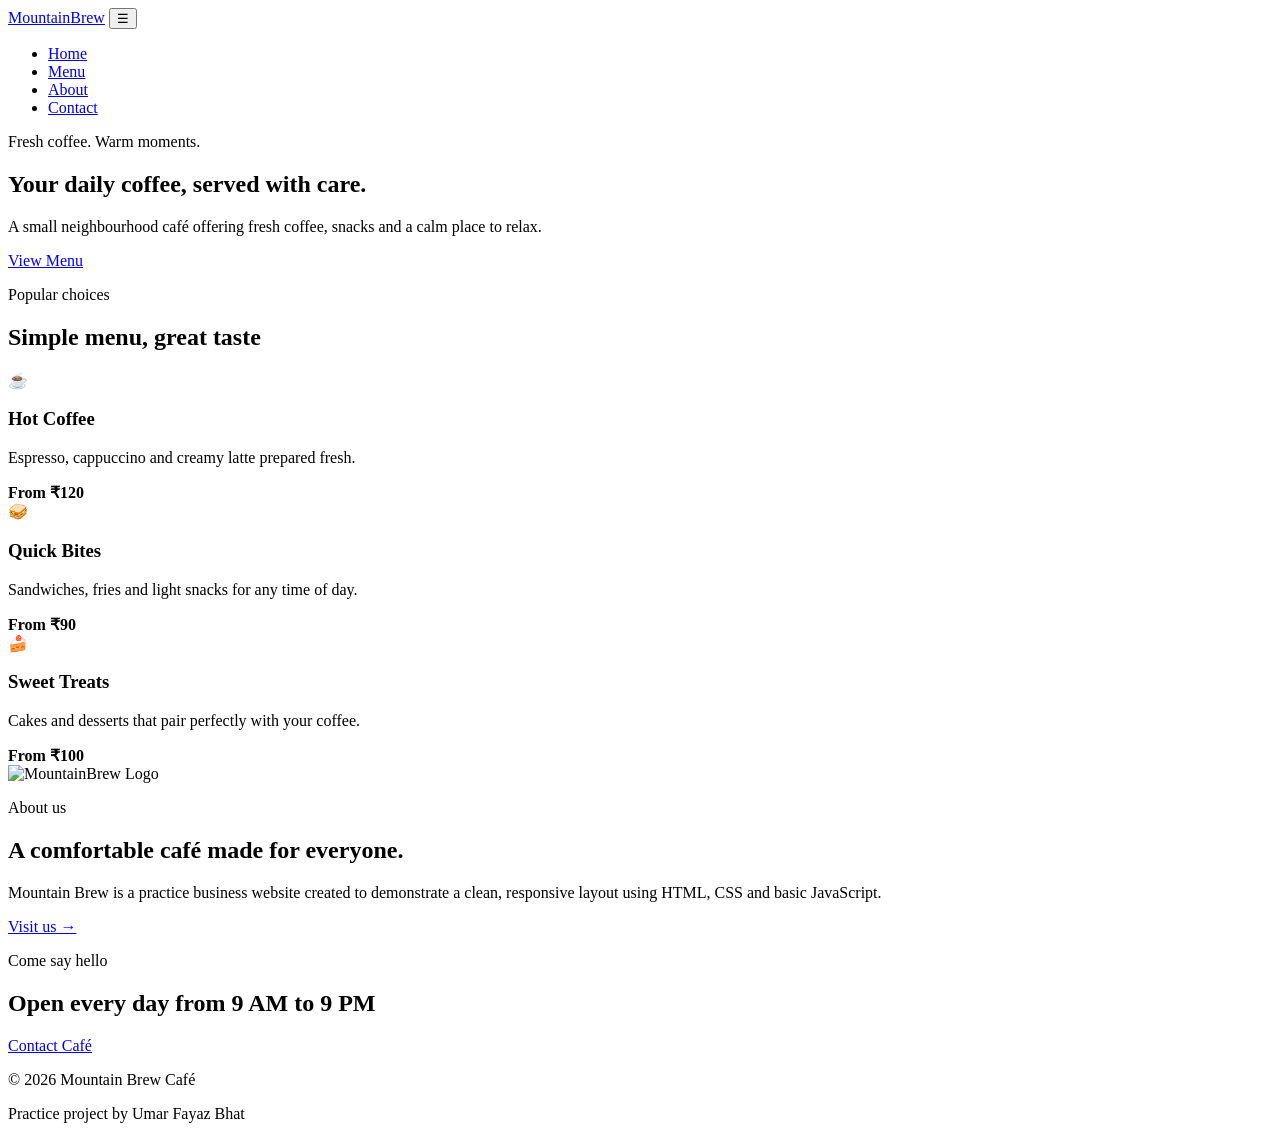
==== Cafe.html @ e123c555 "Add files via upload" ====
<!DOCTYPE html>
<html lang="en">
<head>
  <meta charset="UTF-8">
  <meta name="viewport" content="width=device-width, initial-scale=1.0">
  <title>Mountain Brew Café</title>
  <link rel="stylesheet" href="cafe.css">
</head>
<body>
  <header>
    <nav class="container">
      <a href="#" class="logo">Mountain<span>Brew</span></a>

      <button class="menu-btn" id="menuBtn" aria-label="Open menu">☰</button>

      <ul class="nav-links" id="navLinks">
        <li><a href="#home">Home</a></li>
        <li><a href="#menu">Menu</a></li>
        <li><a href="#about">About</a></li>
        <li><a href="#contact">Contact</a></li>
      </ul>
    </nav>
  </header>

  <main>
    <section class="hero" id="home">
      <div class="container hero-content">
        <p class="eyebrow">Fresh coffee. Warm moments.</p>
        <h1>Your daily coffee, served with care.</h1>
        <p class="hero-text">
          A small neighbourhood café offering fresh coffee, snacks and a calm place to relax.
        </p>
        <a href="#menu" class="btn">View Menu</a>
      </div>
    </section>

    <section id="menu" class="section">
      <div class="container">
        <div class="section-heading">
          <p>Popular choices</p>
          <h2>Simple menu, great taste</h2>
        </div>

        <div class="cards">
          <article class="card">
            <div class="icon">☕</div>
            <h3>Hot Coffee</h3>
            <p>Espresso, cappuccino and creamy latte prepared fresh.</p>
            <strong>From ₹120</strong>
          </article>

          <article class="card">
            <div class="icon">🥪</div>
            <h3>Quick Bites</h3>
            <p>Sandwiches, fries and light snacks for any time of day.</p>
            <strong>From ₹90</strong>
          </article>

          <article class="card">
            <div class="icon">🍰</div>
            <h3>Sweet Treats</h3>
            <p>Cakes and desserts that pair perfectly with your coffee.</p>
            <strong>From ₹100</strong>
          </article>
        </div>
      </div>
    </section>

    <section id="about" class="about section">
      <div class="container about-grid">
        <div class="about-visual">
          <span><img src="D:\PORTFOLIO\IMAGES\Coffee Shop.png" alt="MountainBrew Logo"></span>
        </div>

        <div>
          <p class="eyebrow">About us</p>
          <h2>A comfortable café made for everyone.</h2>
          <p>
            Mountain Brew is a practice business website created to demonstrate a clean,
            responsive layout using HTML, CSS and basic JavaScript.
          </p>
          <a href="#contact" class="text-link">Visit us →</a>
        </div>
      </div>
    </section>

    <section id="contact" class="contact section">
      <div class="container contact-box">
        <div>
          <p class="eyebrow">Come say hello</p>
          <h2>Open every day from 9 AM to 9 PM</h2>
        </div>
        <a href="mailto:hello@example.com" class="btn light-btn">Contact Café</a>
      </div>
    </section>
  </main>

  <footer>
    <div class="container footer-content">
      <p>© <span id="year"></span> Mountain Brew Café</p>
      <p>Practice project by Umar Fayaz Bhat</p>
    </div>
  </footer>

  <script src="cafe.js"></script>
</body>
</html>
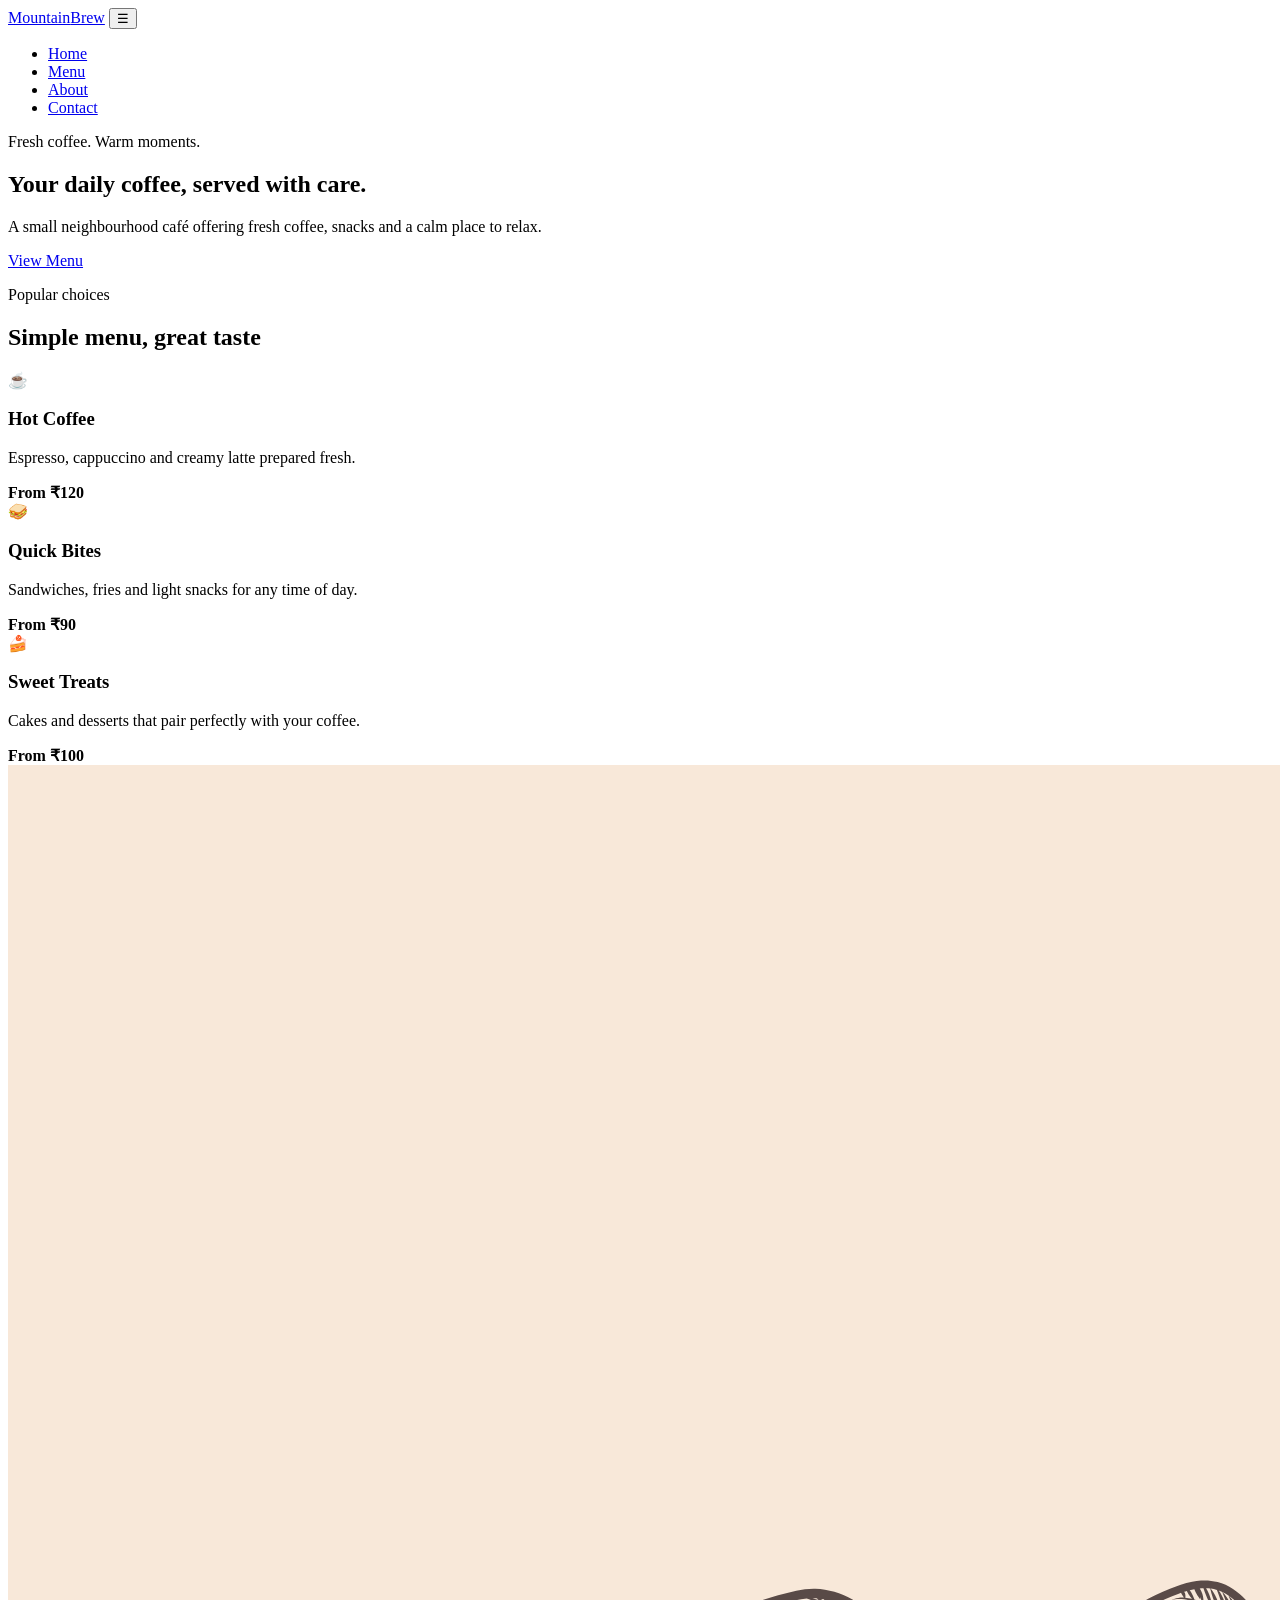
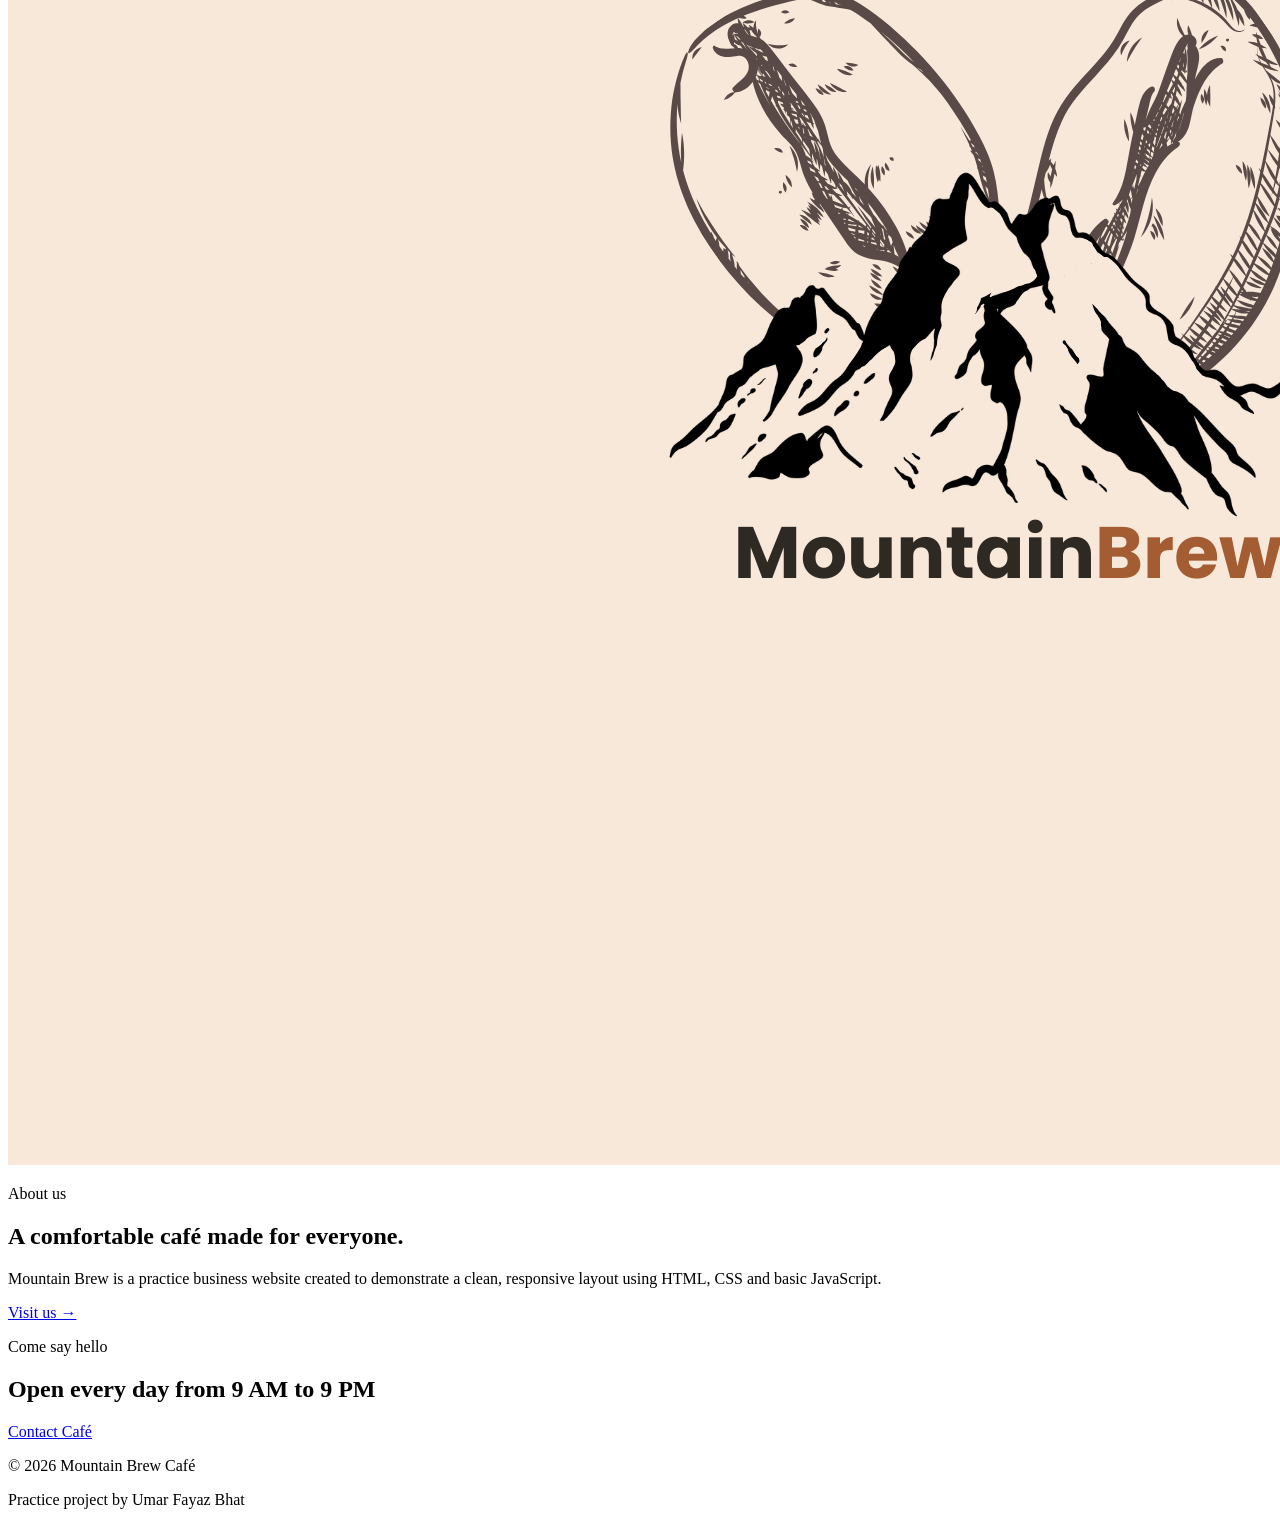
==== commit 17144f8b: "Update Cafe.html" ====
--- a/Cafe.html
+++ b/Cafe.html
@@ -69,7 +69,7 @@
     <section id="about" class="about section">
       <div class="container about-grid">
         <div class="about-visual">
-          <span><img src="D:\PORTFOLIO\IMAGES\Coffee Shop.png" alt="MountainBrew Logo"></span>
+          <span><img src="Coffee Shop.png" alt="MountainBrew Logo"></span>
         </div>
 
         <div>
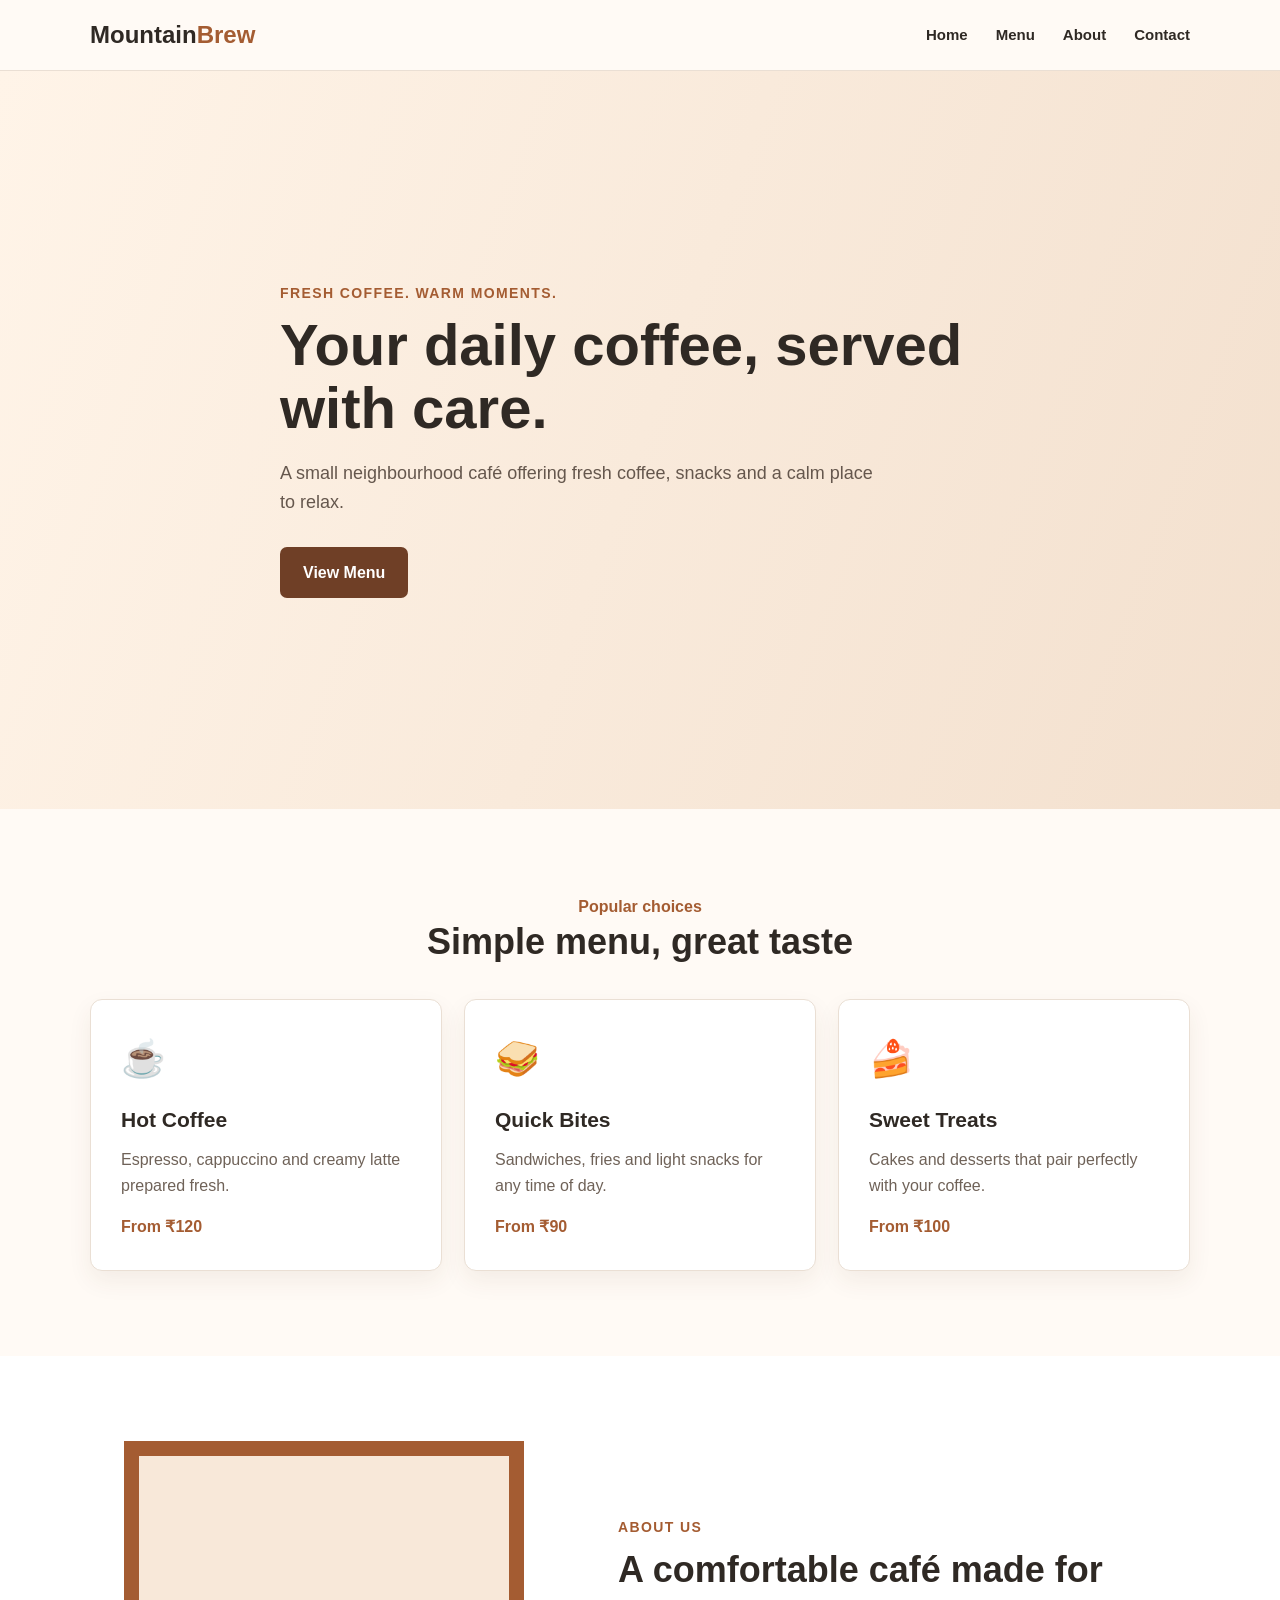
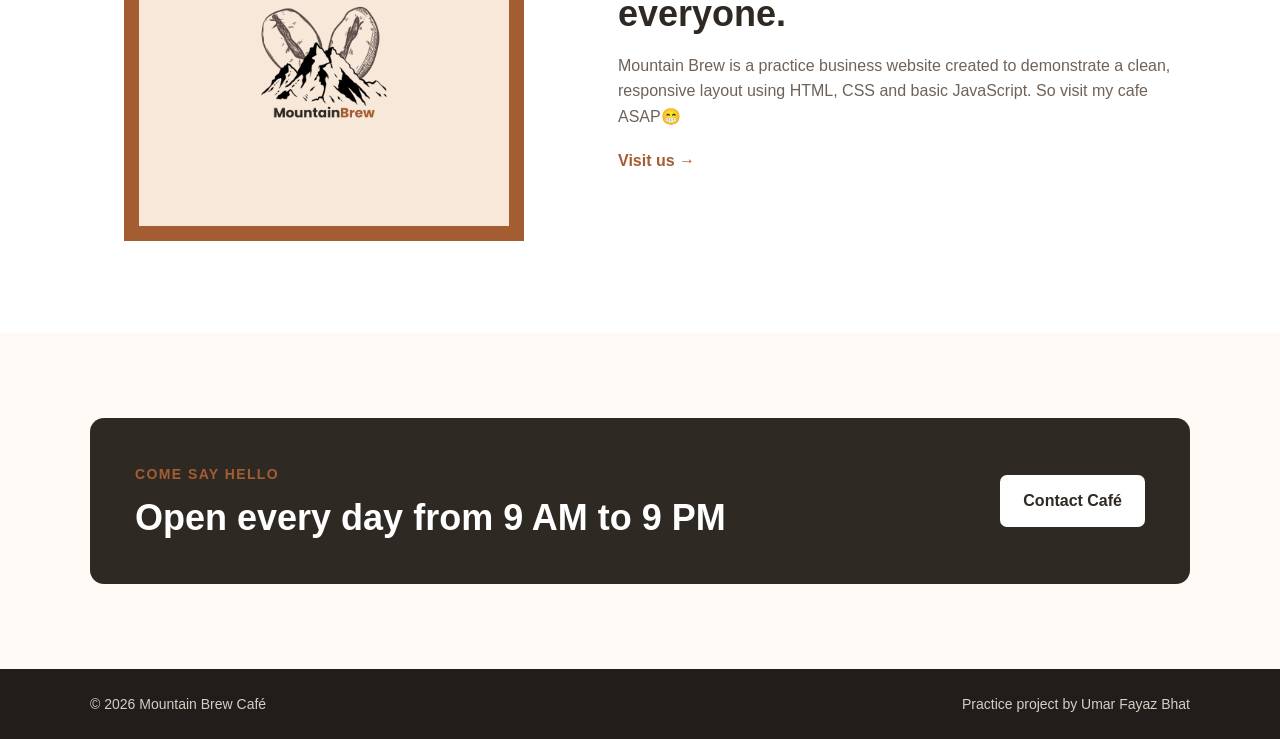
==== commit 5406708e: "Update Cafe.html" ====
--- a/Cafe.html
+++ b/Cafe.html
@@ -77,7 +77,7 @@
           <h2>A comfortable café made for everyone.</h2>
           <p>
             Mountain Brew is a practice business website created to demonstrate a clean,
-            responsive layout using HTML, CSS and basic JavaScript.
+            responsive layout using HTML, CSS and basic JavaScript. So visit my cafe ASAP😁
           </p>
           <a href="#contact" class="text-link">Visit us →</a>
         </div>
--- a/cafe.css
+++ b/cafe.css
@@ -0,0 +1,286 @@
+* {
+  margin: 0;
+  padding: 0;
+  box-sizing: border-box;
+}
+
+html {
+  scroll-behavior: smooth;
+}
+
+body {
+  font-family: Arial, Helvetica, sans-serif;
+  color: #2f2924;
+  background: oklab(98.75699999999999% 0.00323 0.00777);
+  line-height: 1.6;
+}
+
+a {
+  text-decoration: none;
+  color: inherit;
+}
+
+ul {
+  list-style: none;
+}
+
+.container {
+  width: 90%;
+  max-width: 1100px;
+  margin: auto;
+}
+
+header {
+  position: sticky;
+  top: 0;
+  z-index: 1000;
+  background: rgba(255, 250, 245, 0.95);
+  border-bottom: 1px solid #eadfd4;
+}
+
+nav {
+  min-height: 70px;
+  display: flex;
+  align-items: center;
+  justify-content: space-between;
+}
+
+.logo {
+  font-size: 24px;
+  font-weight: 800;
+}
+
+.logo span {
+  color: #a45c32;
+}
+
+.nav-links {
+  display: flex;
+  gap: 28px;
+}
+
+.nav-links a {
+  font-weight: 600;
+  font-size: 15px;
+}
+
+.nav-links a:hover {
+  color: #a45c32;
+}
+
+.menu-btn {
+  display: none;
+  border: none;
+  background: transparent;
+  font-size: 28px;
+  cursor: pointer;
+}
+
+.hero {
+  min-height: 82vh;
+  display: flex;
+  align-items: center;
+  background: linear-gradient(110deg, #fff4e8, #f3e0ce);
+}
+
+.hero-content {
+  max-width: 720px;
+}
+
+.eyebrow {
+  margin-bottom: 10px;
+  color: #a45c32;
+  font-size: 14px;
+  font-weight: 800;
+  text-transform: uppercase;
+  letter-spacing: 1.4px;
+}
+
+.hero h1 {
+  max-width: 700px;
+  font-size: 58px;
+  line-height: 1.08;
+}
+
+.hero-text {
+  max-width: 600px;
+  margin: 20px 0 30px;
+  color: #65574d;
+  font-size: 18px;
+}
+
+.btn {
+  display: inline-block;
+  padding: 13px 23px;
+  border-radius: 7px;
+  background: #6f3f26;
+  color: white;
+  font-weight: 700;
+  transition: 0.3s;
+}
+
+.btn:hover {
+  background: #4f2c1a;
+  transform: translateY(-2px);
+}
+
+.section {
+  padding: 85px 0;
+}
+
+.section-heading {
+  margin-bottom: 36px;
+  text-align: center;
+}
+
+.section-heading p {
+  color: #a45c32;
+  font-weight: 700;
+}
+
+.section-heading h2,
+.about h2,
+.contact h2 {
+  font-size: 36px;
+  line-height: 1.2;
+}
+
+.cards {
+  display: grid;
+  grid-template-columns: repeat(3, 1fr);
+  gap: 22px;
+}
+
+.card {
+  padding: 30px;
+  background: white;
+  border: 1px solid #eadfd4;
+  border-radius: 12px;
+  box-shadow: 0 10px 25px rgba(80, 50, 30, 0.07);
+}
+
+.card .icon {
+  margin-bottom: 16px;
+  font-size: 36px;
+}
+
+.card h3 {
+  margin-bottom: 10px;
+  font-size: 21px;
+}
+
+.card p {
+  margin-bottom: 16px;
+  color: #6f6258;
+}
+
+.card strong {
+  color: #a45c32;
+}
+
+.about {
+  background: white;
+}
+
+.about-grid {
+  display: grid;
+  grid-template-columns: 0.9fr 1.1fr;
+  align-items: center;
+  gap: 60px;
+}
+
+.about-visual {
+  min-height: 330px;
+  display: flex;
+  align-items: center;
+  justify-content: center;
+   border-radius: 60px;
+  background: white;
+}
+
+.about-visual img {
+  width: 400px;
+  border: 15px solid #a45c32;
+
+}
+
+.about p:not(.eyebrow) {
+  margin: 18px 0;
+  color: #6f6258;
+}
+
+.text-link {
+  color: #a45c32;
+  font-weight: 700;
+}
+
+.contact-box {
+  padding: 45px;
+  display: flex;
+  align-items: center;
+  justify-content: space-between;
+  gap: 30px;
+  background: #2f2924;
+  color: white;
+  border-radius: 14px;
+}
+
+.light-btn {
+  background: white;
+  color: #2f2924;
+  white-space: nowrap;
+}
+
+footer {
+  padding: 24px 0;
+  background: #211d1a;
+  color: #d8cdc4;
+}
+
+.footer-content {
+  display: flex;
+  justify-content: space-between;
+  gap: 20px;
+  font-size: 14px;
+}
+
+@media (max-width: 760px) {
+  .menu-btn {
+    display: block;
+  }
+
+  .nav-links {
+    display: none;
+    width: 100%;
+    padding: 20px 5%;
+    position: absolute;
+    top: 70px;
+    left: 0;
+    flex-direction: column;
+    background: #fffaf5;
+    border-bottom: 1px solid #eadfd4;
+  }
+
+  .nav-links.active {
+    display: flex;
+  }
+
+  .hero h1 {
+    font-size: 42px;
+  }
+
+  .cards,
+  .about-grid {
+    grid-template-columns: 1fr;
+  }
+
+  .contact-box,
+  .footer-content {
+    flex-direction: column;
+    align-items: flex-start;
+  }
+
+  .section {
+    padding: 65px 0;
+  }
+}
